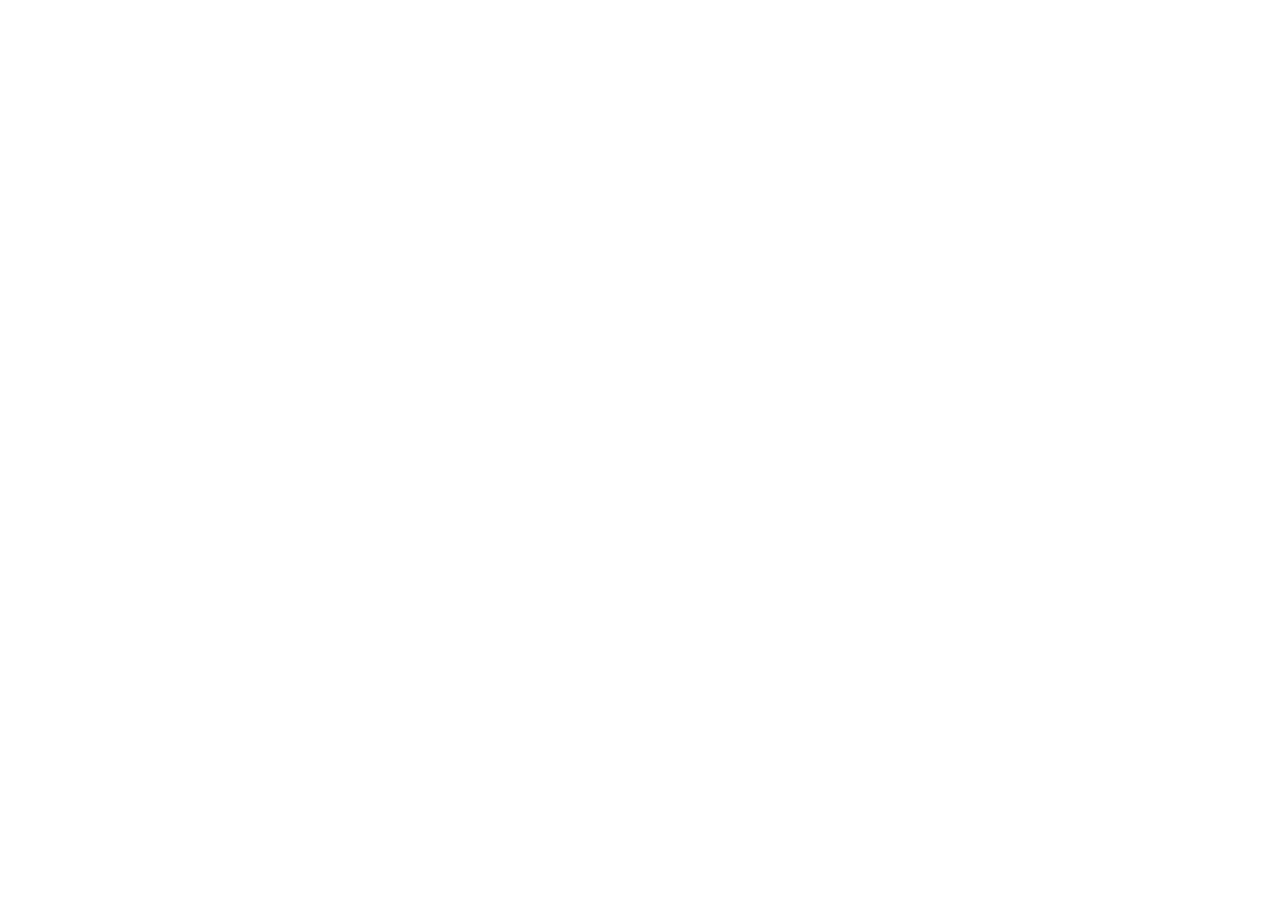
==== Index.html @ 147ffed4 "Pridana fotka a index.html file" ====
<!DOCTYPE html>
<html lang="en">
<head>
  <meta charset="UTF-8">
  <meta http-equiv="X-UA-Compatible" content="IE=edge">
  <meta name="viewport" content="width=device-width, initial-scale=1.0">
  <title>Document</title>
</head>
<body>
  
</body>
</html>
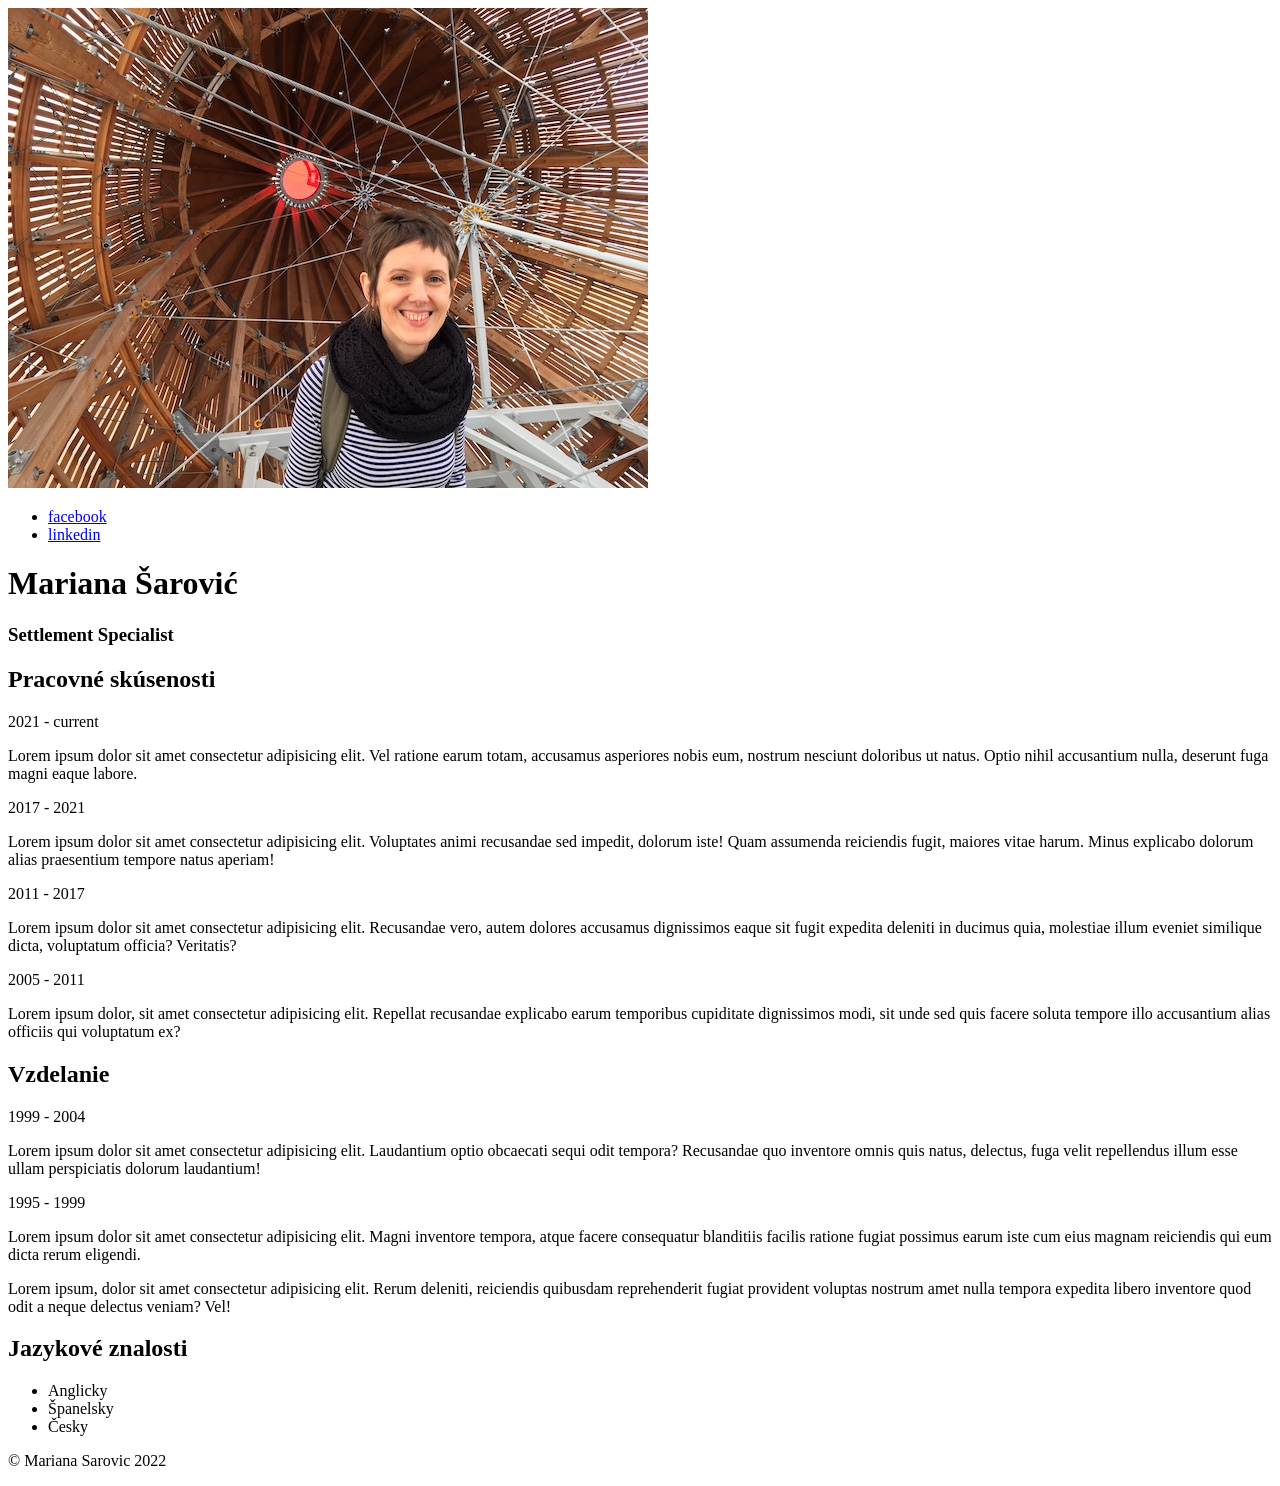
==== commit 8b6169b3: "Zaklad HTML" ====
--- a/Index.html
+++ b/Index.html
@@ -4,9 +4,83 @@
   <meta charset="UTF-8">
   <meta http-equiv="X-UA-Compatible" content="IE=edge">
   <meta name="viewport" content="width=device-width, initial-scale=1.0">
-  <title>Document</title>
+  <title>Životopis</title>
 </head>
 <body>
-  
+  <header>
+<img src="Photo Profil.JPG" alt="fotka Mariana Sarovic"> 
+  </header>
+
+  <!--Hlavny obsah-->
+
+  <!--Header-->
+  <header>
+    <nav>
+      <ul>
+        <li><a href="https://www.facebook.com">facebook</a> </li>
+        <li><a href="https://www.linkedin.com">linkedin</a> </li>
+       </ul>
+    </nav>
+    <h1>Mariana Šarović</h1>
+    <h3>Settlement Specialist</h3>
+  </header>
+      
+<!--kontakt-->
+
+<!--Pracovne skusenosti-->
+<section>
+
+
+  <h2>Pracovné skúsenosti</h2>
+  <p> 2021 - current </p>
+    <p>Lorem ipsum dolor sit amet consectetur adipisicing elit. Vel ratione earum totam, accusamus asperiores nobis eum, nostrum nesciunt doloribus ut natus. Optio nihil accusantium nulla, deserunt fuga magni eaque labore.</p>
+
+  <p> 2017 - 2021</p>
+    <p>Lorem ipsum dolor sit amet consectetur adipisicing elit. Voluptates animi recusandae sed impedit, dolorum iste! Quam assumenda reiciendis fugit, maiores vitae harum. Minus explicabo dolorum alias praesentium tempore natus aperiam!
+  </p>
+
+  <p> 2011 - 2017</p>
+    <p>Lorem ipsum dolor sit amet consectetur adipisicing elit. Recusandae vero, autem dolores accusamus dignissimos eaque sit fugit expedita deleniti in ducimus quia, molestiae illum eveniet similique dicta, voluptatum officia? Veritatis?</p>
+
+  <p> 2005 - 2011 </p>
+    <p>Lorem ipsum dolor, sit amet consectetur adipisicing elit. Repellat recusandae explicabo earum temporibus cupiditate dignissimos modi, sit unde sed quis facere soluta tempore illo accusantium alias officiis qui voluptatum ex?</p>
+
+
+</section>
+
+<!--Vzdelanie-->
+<section>
+  <h2>Vzdelanie</h2>
+
+  <p>1999 - 2004</p>
+
+  <p>Lorem ipsum dolor sit amet consectetur adipisicing elit. Laudantium optio obcaecati sequi odit tempora? Recusandae quo inventore omnis quis natus, delectus, fuga velit repellendus illum esse ullam perspiciatis dolorum laudantium!</p>
+
+  <p>1995 - 1999</p>
+
+  <p>Lorem ipsum dolor sit amet consectetur adipisicing elit. Magni inventore tempora, atque facere consequatur blanditiis facilis ratione fugiat possimus earum iste cum eius magnam reiciendis qui eum dicta rerum eligendi.</p>
+
+  <p>Lorem ipsum, dolor sit amet consectetur adipisicing elit. Rerum deleniti, reiciendis quibusdam reprehenderit fugiat provident voluptas nostrum amet nulla tempora expedita libero inventore quod odit a neque delectus veniam? Vel!</p>
+
+
+</section>
+
+<!--Jazyky-->
+<section>
+  <h2>Jazykové znalosti</h2>
+  <ul>
+    <li>Anglicky</li>
+    <li>Španelsky</li>
+    <li>Česky</li>
+  </ul>
+
+</section>
+
+  <footer>
+
+    <p>&copy; Mariana Sarovic 2022</p>
+
+  </footer>
+
 </body>
 </html>
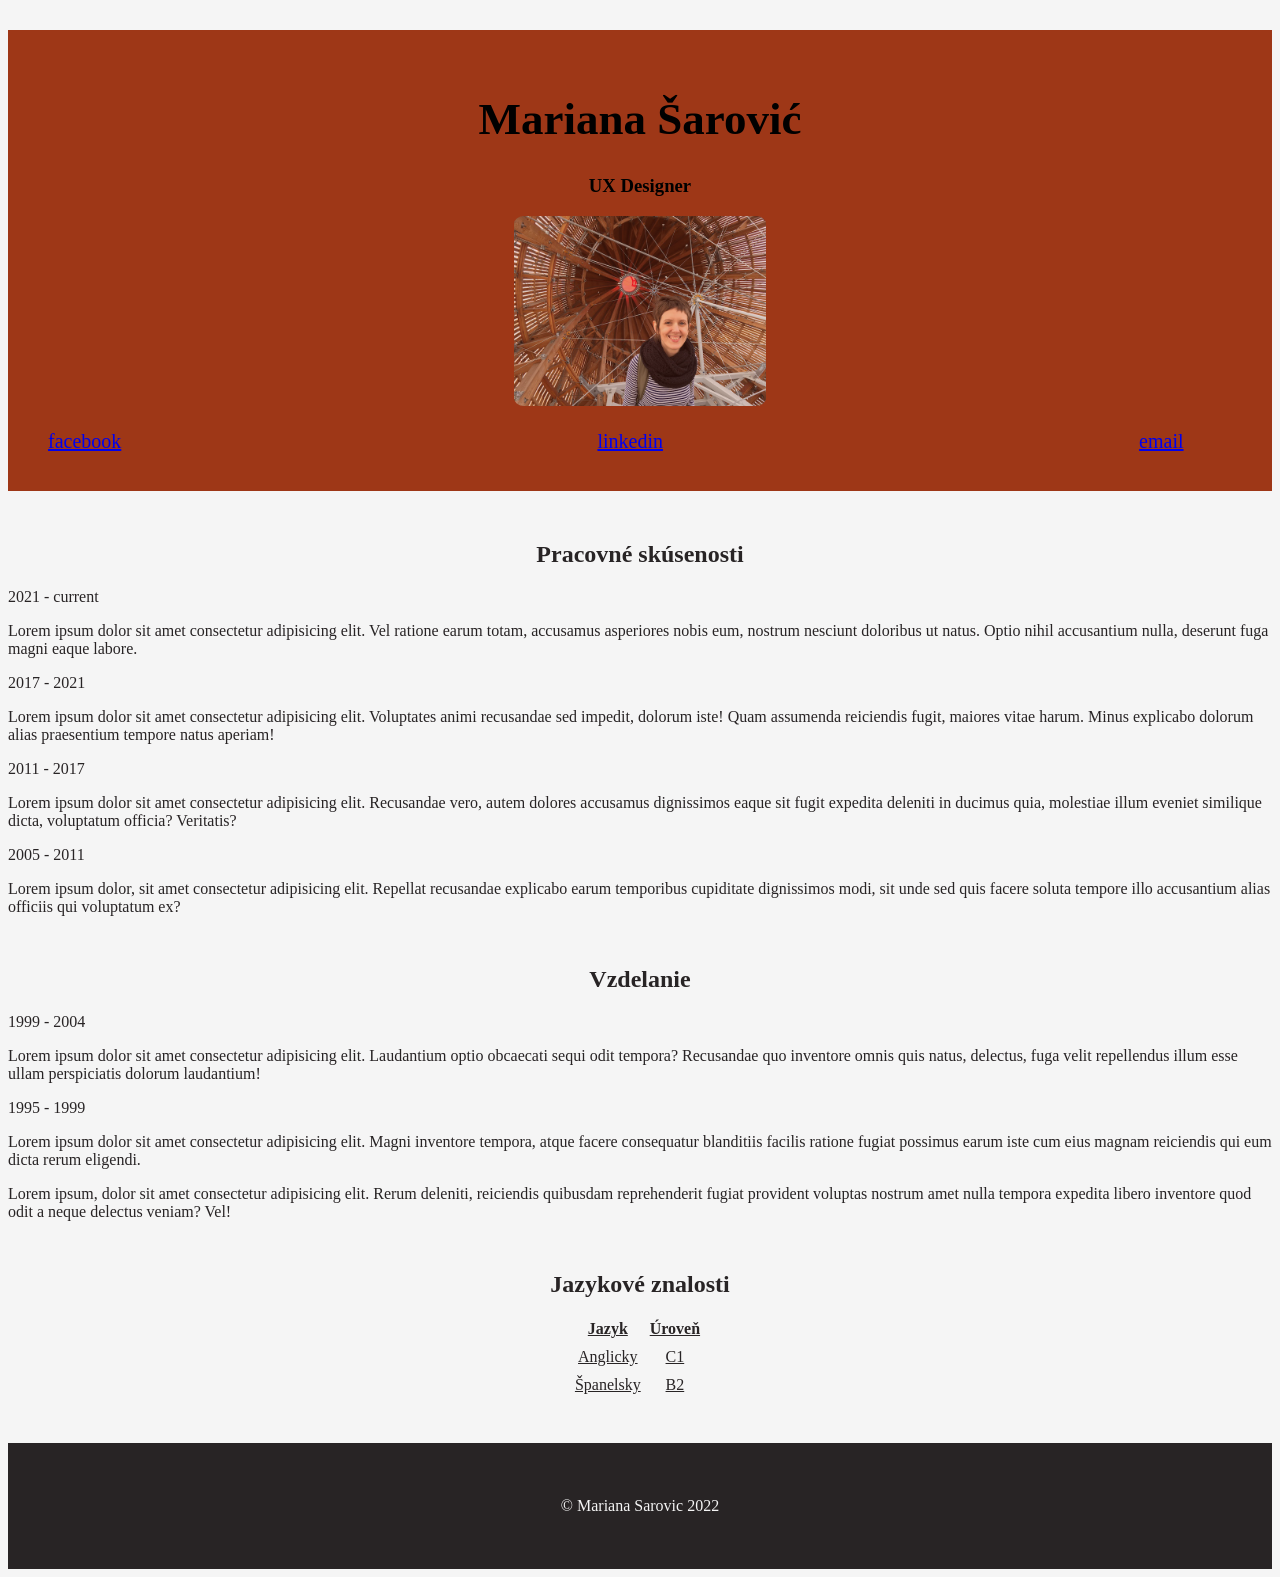
==== commit d42c0f6d: "Pridan CSS" ====
--- a/Index.html
+++ b/Index.html
@@ -5,58 +5,62 @@
   <meta http-equiv="X-UA-Compatible" content="IE=edge">
   <meta name="viewport" content="width=device-width, initial-scale=1.0">
   <title>Životopis</title>
+  <link rel="stylesheet" href="Style.css">
 </head>
 <body>
-  <header>
-<img src="Photo Profil.JPG" alt="fotka Mariana Sarovic"> 
-  </header>
 
-  <!--Hlavny obsah-->
+
+
 
   <!--Header-->
   <header>
+
+    <h1>Mariana Šarović</h1>
+    <h3>UX Designer</h3>
+
+    <img class="mojafoto" src="Photo Profil.JPG" alt="fotka Mariana Sarovic"> 
+
     <nav>
-      <ul>
+      <ul class="odkazy">
         <li><a href="https://www.facebook.com">facebook</a> </li>
-        <li><a href="https://www.linkedin.com">linkedin</a> </li>
+        <li><a href="https://www.linkedin.com/in/mariana-sarovic-235487127/">linkedin</a> </li>
+        <li><a href="mailto:sarovicmariana@gmail.com">email</a></li>
        </ul>
     </nav>
-    <h1>Mariana Šarović</h1>
-    <h3>Settlement Specialist</h3>
+
   </header>
       
-<!--kontakt-->
 
 <!--Pracovne skusenosti-->
-<section>
+<section class="skusenosti">
 
 
   <h2>Pracovné skúsenosti</h2>
-  <p> 2021 - current </p>
+  <p class="years"> 2021 - current </p>
     <p>Lorem ipsum dolor sit amet consectetur adipisicing elit. Vel ratione earum totam, accusamus asperiores nobis eum, nostrum nesciunt doloribus ut natus. Optio nihil accusantium nulla, deserunt fuga magni eaque labore.</p>
 
-  <p> 2017 - 2021</p>
+  <p class="years"> 2017 - 2021</p>
     <p>Lorem ipsum dolor sit amet consectetur adipisicing elit. Voluptates animi recusandae sed impedit, dolorum iste! Quam assumenda reiciendis fugit, maiores vitae harum. Minus explicabo dolorum alias praesentium tempore natus aperiam!
   </p>
 
-  <p> 2011 - 2017</p>
+  <p class="years"> 2011 - 2017</p>
     <p>Lorem ipsum dolor sit amet consectetur adipisicing elit. Recusandae vero, autem dolores accusamus dignissimos eaque sit fugit expedita deleniti in ducimus quia, molestiae illum eveniet similique dicta, voluptatum officia? Veritatis?</p>
 
-  <p> 2005 - 2011 </p>
+  <p class="years"> 2005 - 2011 </p>
     <p>Lorem ipsum dolor, sit amet consectetur adipisicing elit. Repellat recusandae explicabo earum temporibus cupiditate dignissimos modi, sit unde sed quis facere soluta tempore illo accusantium alias officiis qui voluptatum ex?</p>
 
 
 </section>
 
 <!--Vzdelanie-->
-<section>
+<section class="vzdelanie">
   <h2>Vzdelanie</h2>
 
-  <p>1999 - 2004</p>
+  <p class="years">1999 - 2004</p>
 
   <p>Lorem ipsum dolor sit amet consectetur adipisicing elit. Laudantium optio obcaecati sequi odit tempora? Recusandae quo inventore omnis quis natus, delectus, fuga velit repellendus illum esse ullam perspiciatis dolorum laudantium!</p>
 
-  <p>1995 - 1999</p>
+  <p class="years">1995 - 1999</p>
 
   <p>Lorem ipsum dolor sit amet consectetur adipisicing elit. Magni inventore tempora, atque facere consequatur blanditiis facilis ratione fugiat possimus earum iste cum eius magnam reiciendis qui eum dicta rerum eligendi.</p>
 
@@ -66,13 +70,23 @@
 </section>
 
 <!--Jazyky-->
-<section>
+<section class="jazyky">
   <h2>Jazykové znalosti</h2>
-  <ul>
-    <li>Anglicky</li>
-    <li>Španelsky</li>
-    <li>Česky</li>
-  </ul>
+
+  <table class="tabulka">
+    <tr>
+      <th>Jazyk</th>
+      <th>Úroveň</th>
+    </tr>
+    <tr>
+      <td>Anglicky</td>
+      <td>C1</td>
+    </tr>
+    <tr>
+      <td>Španelsky</td>
+      <td>B2</td>
+    </tr>
+  </table>
 
 </section>
 
--- a/Style.css
+++ b/Style.css
@@ -0,0 +1,69 @@
+h1,
+h3 {
+  color: black;
+}
+.mojafoto {
+  width: 20%;
+  border-color: whitesmoke;
+  position: sticky;
+  opacity: 0.8;
+  border-radius: 4%;
+}
+h1 {
+  padding-top: 5%;
+  font-size: 45px;
+}
+
+h2 {
+  text-align: center;
+}
+header {
+  margin: 0;
+  text-align: center;
+  background-color: #9e3717;
+}
+
+.odkazy {
+  display: flex;
+  list-style-type: none;
+  flex-direction: row;
+  padding-right: 7%;
+  justify-content: space-between;
+  padding-bottom: 3%;
+  font-size: 20px;
+}
+
+nav {
+  color: #282425;
+}
+body {
+  background-color: whitesmoke;
+  color: #282425;
+}
+
+.skusenosti,
+.vzdelanie,
+.jazyky {
+  margin-top: 50px;
+}
+
+.tabulka {
+  margin-left: auto;
+  margin-right: auto;
+  margin-bottom: 40px;
+  text-align: center;
+  text-decoration: underline;
+}
+
+th,
+td {
+  padding-bottom: 7px;
+  padding-right: 6px;
+}
+
+footer {
+  background-color: #282425;
+  color: whitesmoke;
+  text-align: center;
+  padding: 3%;
+}
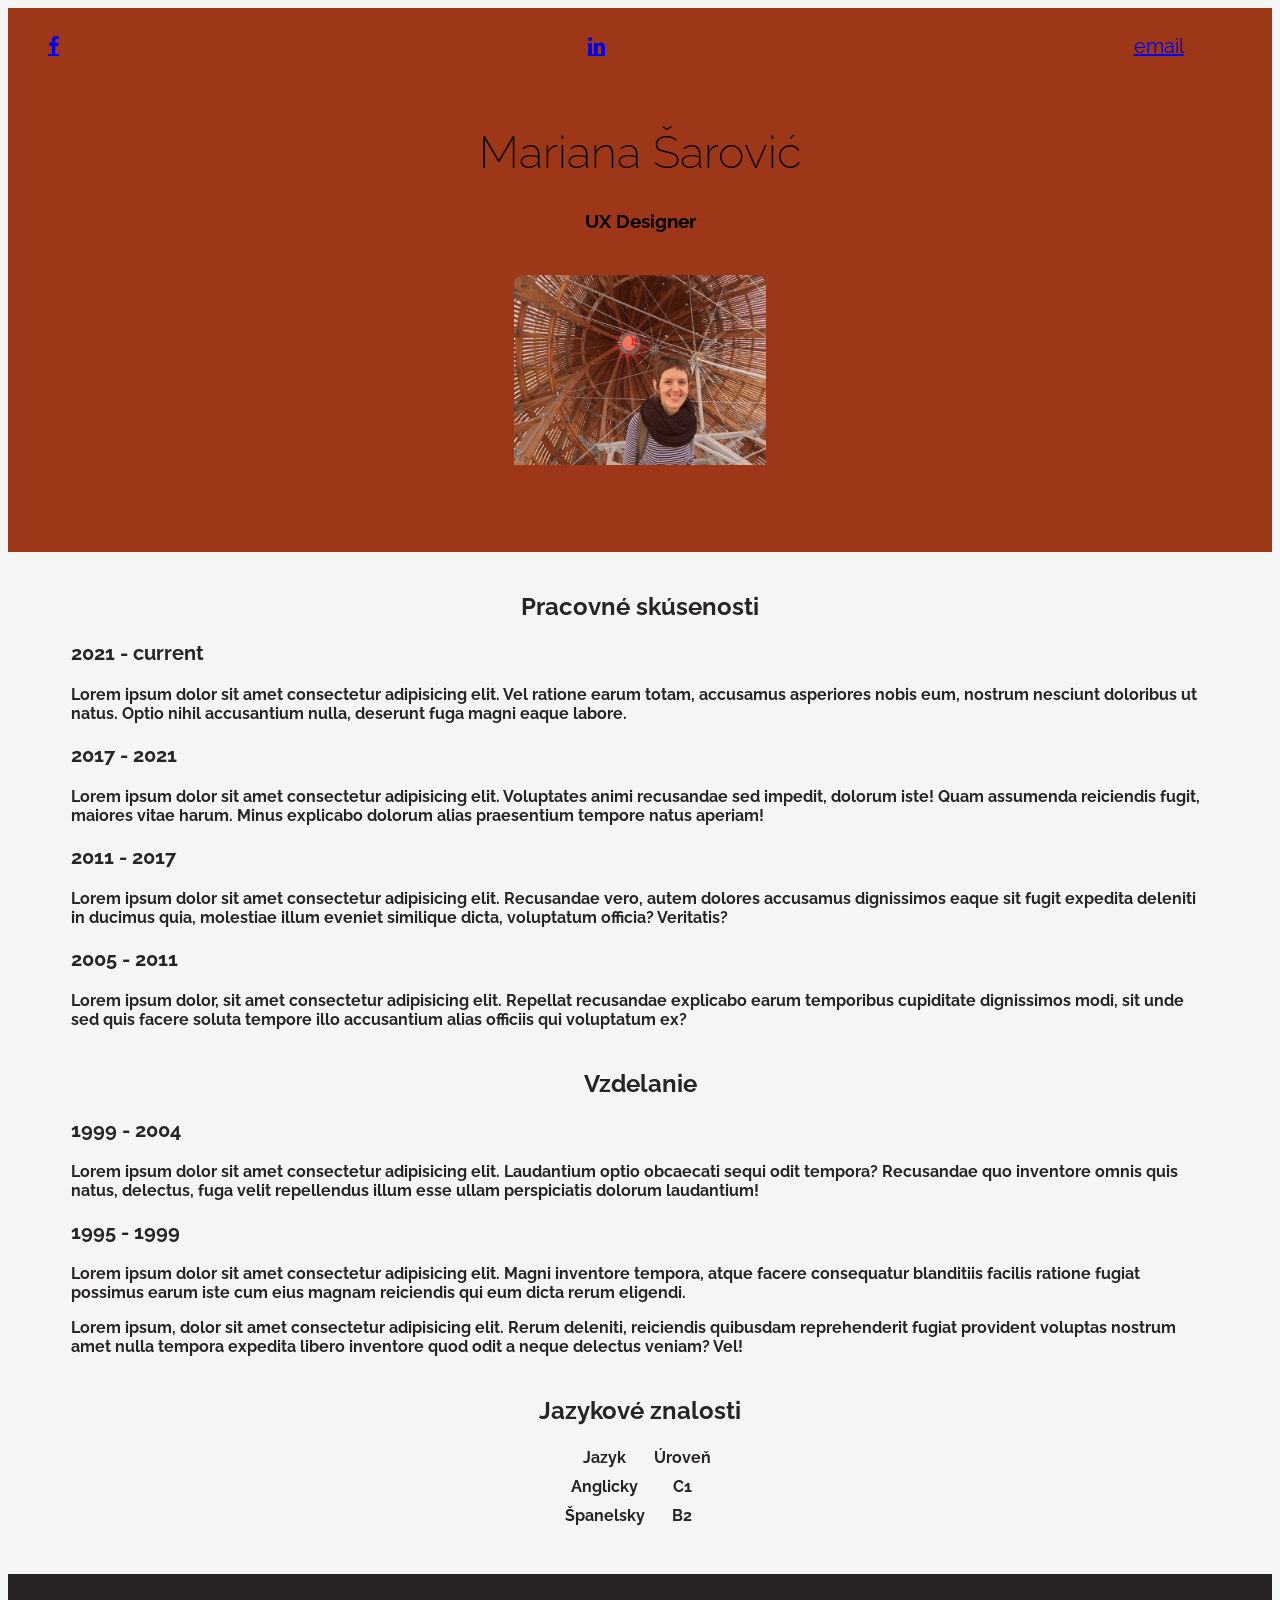
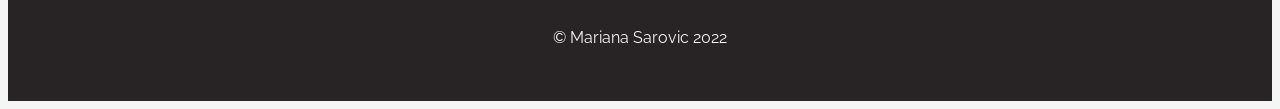
==== commit 2c4dda7e: "final" ====
--- a/Index.html
+++ b/Index.html
@@ -6,6 +6,11 @@
   <meta name="viewport" content="width=device-width, initial-scale=1.0">
   <title>Životopis</title>
   <link rel="stylesheet" href="Style.css">
+  <link rel="stylesheet" href="https://cdnjs.cloudflare.com/ajax/libs/font-awesome/4.7.0/css/font-awesome.min.css">
+  <link rel="preconnect" href="https://fonts.googleapis.com">
+<link rel="preconnect" href="https://fonts.gstatic.com" crossorigin>
+<link href="https://fonts.googleapis.com/css2?family=Lora&family=Raleway:wght@100&display=swap" rel="stylesheet">
+
 </head>
 <body>
 
@@ -15,19 +20,21 @@
   <!--Header-->
   <header>
 
+    <nav>
+      <ul class="odkazy">
+        <li><a href="https://www.facebook.com/mariana.xarovitx" class="fa fa-facebook"></a></li>
+        <li><a href="https://www.linkedin.com/in/mariana-sarovic-235487127/" class="fa fa-linkedin"></a> </li>
+        <li><a href="mailto:sarovicmariana@gmail.com">email</a></li>
+       </ul>
+    </nav>
+
+
     <h1>Mariana Šarović</h1>
     <h3>UX Designer</h3>
 
     <img class="mojafoto" src="Photo Profil.JPG" alt="fotka Mariana Sarovic"> 
 
-    <nav>
-      <ul class="odkazy">
-        <li><a href="https://www.facebook.com">facebook</a> </li>
-        <li><a href="https://www.linkedin.com/in/mariana-sarovic-235487127/">linkedin</a> </li>
-        <li><a href="mailto:sarovicmariana@gmail.com">email</a></li>
-       </ul>
-    </nav>
-
+    
   </header>
       
 
--- a/Style.css
+++ b/Style.css
@@ -4,23 +4,46 @@
 }
 .mojafoto {
   width: 20%;
-  border-color: whitesmoke;
-  position: sticky;
   opacity: 0.8;
   border-radius: 4%;
+  position: relative;
+  margin-top: 2%;
+  margin-bottom: 5%;
+  padding-bottom: 20px;
 }
 h1 {
-  padding-top: 5%;
+  padding-top: 3%;
   font-size: 45px;
+  font-weight: 200;
 }
 
 h2 {
   text-align: center;
 }
+
 header {
   margin: 0;
   text-align: center;
   background-color: #9e3717;
+}
+
+h2 {
+  padding-top: 20px;
+}
+
+/*nefunguje
+.fa {
+  padding: 20px;
+  font-size: 30px;
+  width: 50px;
+  text-align: center;
+  text-decoration: none;
+}
+*/
+
+.years {
+  font-size: 20px;
+  font-weight: bold;
 }
 
 .odkazy {
@@ -29,22 +52,28 @@
   flex-direction: row;
   padding-right: 7%;
   justify-content: space-between;
-  padding-bottom: 3%;
+  padding-bottom: 0;
   font-size: 20px;
 }
 
 nav {
-  color: #282425;
+  padding-top: 0.5%;
 }
 body {
   background-color: whitesmoke;
   color: #282425;
+  font-family: "Lora", serif;
+  font-family: "Raleway", sans-serif;
 }
 
 .skusenosti,
 .vzdelanie,
 .jazyky {
   margin-top: 50px;
+  margin: 0;
+  padding-left: 5%;
+  padding-right: 5%;
+  font-weight: bold;
 }
 
 .tabulka {
@@ -52,7 +81,6 @@
   margin-right: auto;
   margin-bottom: 40px;
   text-align: center;
-  text-decoration: underline;
 }
 
 th,
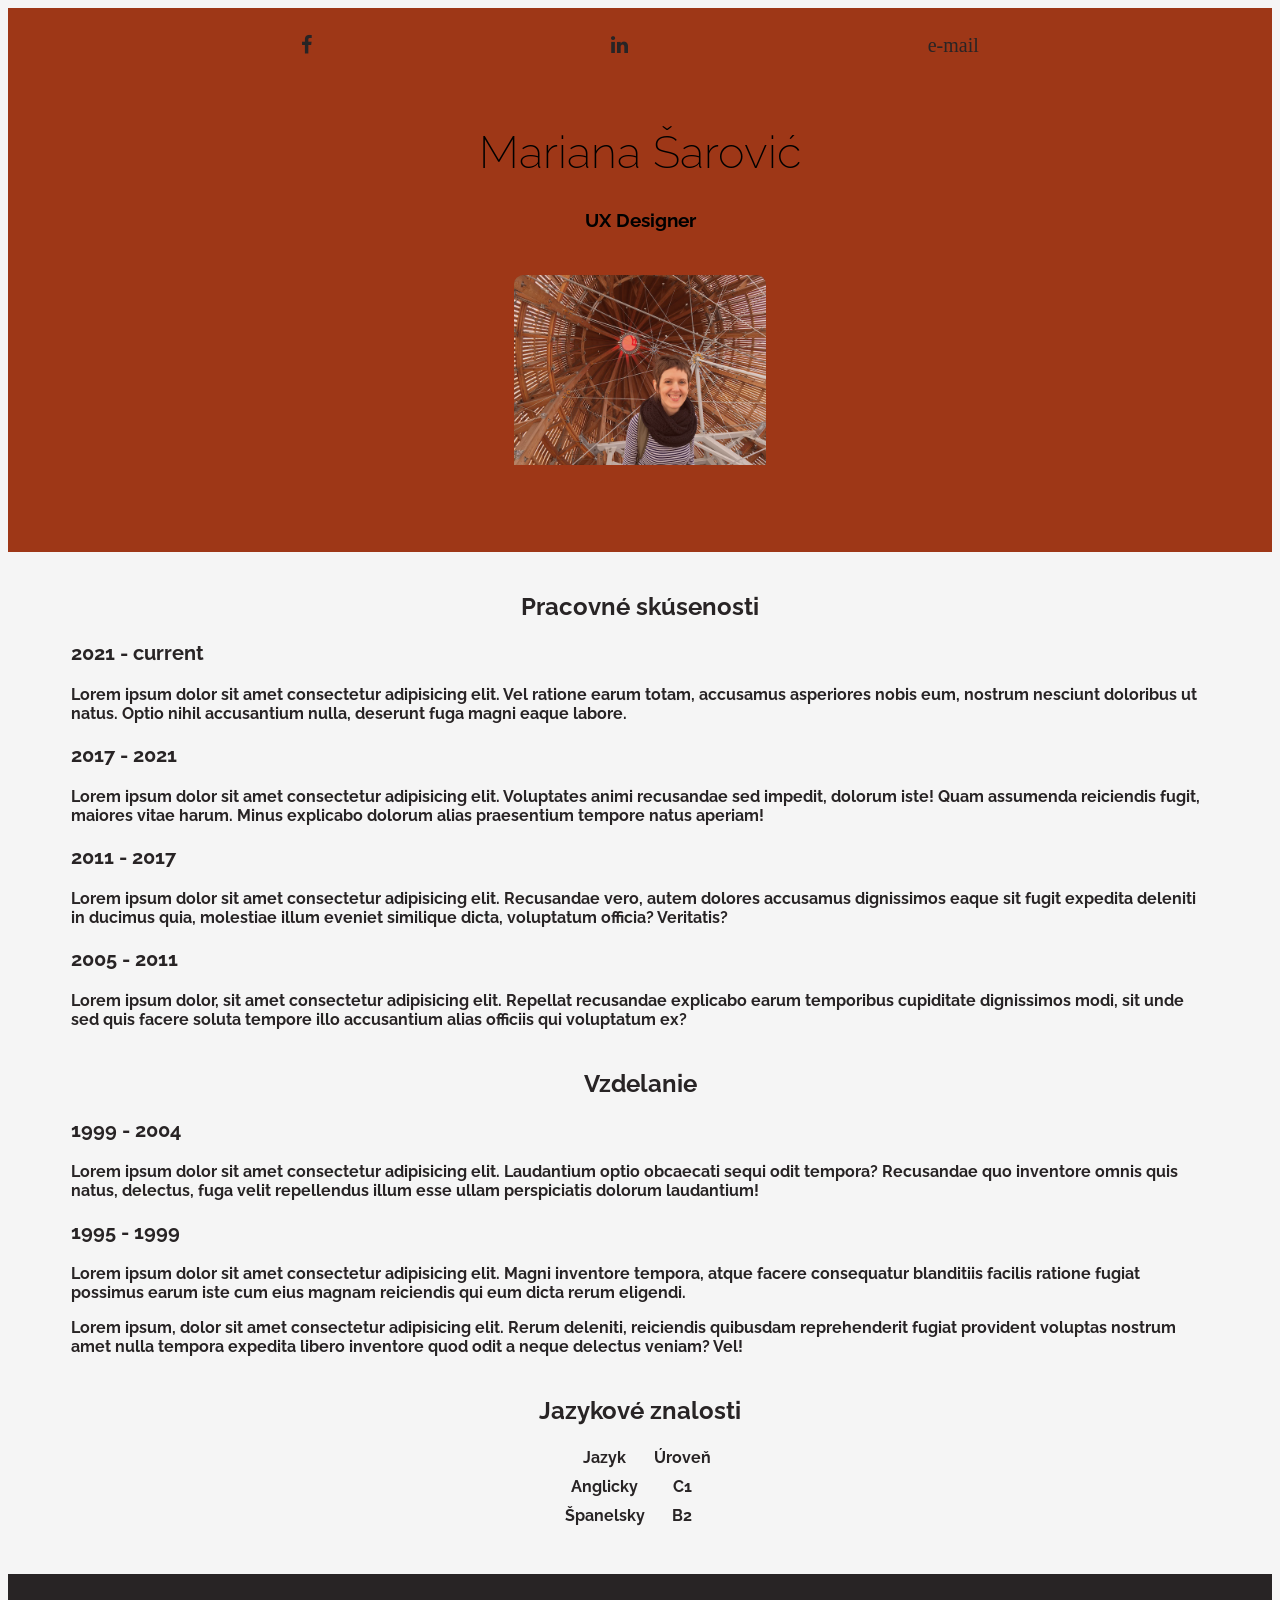
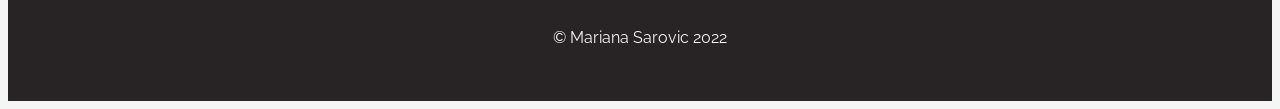
==== commit dcb01fcd: "change" ====
--- a/Index.html
+++ b/Index.html
@@ -20,12 +20,19 @@
   <!--Header-->
   <header>
 
-    <nav>
+    <!--<nav>
       <ul class="odkazy">
-        <li><a href="https://www.facebook.com/mariana.xarovitx" class="fa fa-facebook"></a></li>
-        <li><a href="https://www.linkedin.com/in/mariana-sarovic-235487127/" class="fa fa-linkedin"></a> </li>
-        <li><a href="mailto:sarovicmariana@gmail.com">email</a></li>
+        <li><a href="https://www.facebook.com/mariana.xarovitx" target="_blank" class="fa fa-facebook"></a></li>
+        <li><a href="https://www.linkedin.com/in/mariana-sarovic-235487127/" target="_blank" class="fa fa-linkedin"></a> </li>
+        <li><a href="mailto:sarovicmariana@gmail.com" target="_blank">email</a></li>
        </ul>
+    </nav>-->
+    <nav class="odkazy">
+      <button><a href="https://www.facebook.com/mariana.xarovitx" target="_blank" class="fa fa-facebook"></a></button>
+
+      <button><a href="https://www.linkedin.com/in/mariana-sarovic-235487127/" target="_blank" class="fa fa-linkedin"></a></button>
+
+      <button><a href="mailto:sarovicmariana@gmail.com" target="_blank" class="fa">e-mail</a></button>
     </nav>
 
 
--- a/Style.css
+++ b/Style.css
@@ -50,15 +50,27 @@
   display: flex;
   list-style-type: none;
   flex-direction: row;
-  padding-right: 7%;
-  justify-content: space-between;
+  padding-right: 0;
+  justify-content: space-evenly;
   padding-bottom: 0;
+}
+
+button {
   font-size: 20px;
+  border: none;
+  background-color: #9e3717;
+  text-decoration: none;
 }
 
 nav {
-  padding-top: 0.5%;
+  padding-top: 2%;
 }
+
+.fa {
+  color: #282425;
+  text-decoration-line: none;
+}
+
 body {
   background-color: whitesmoke;
   color: #282425;
